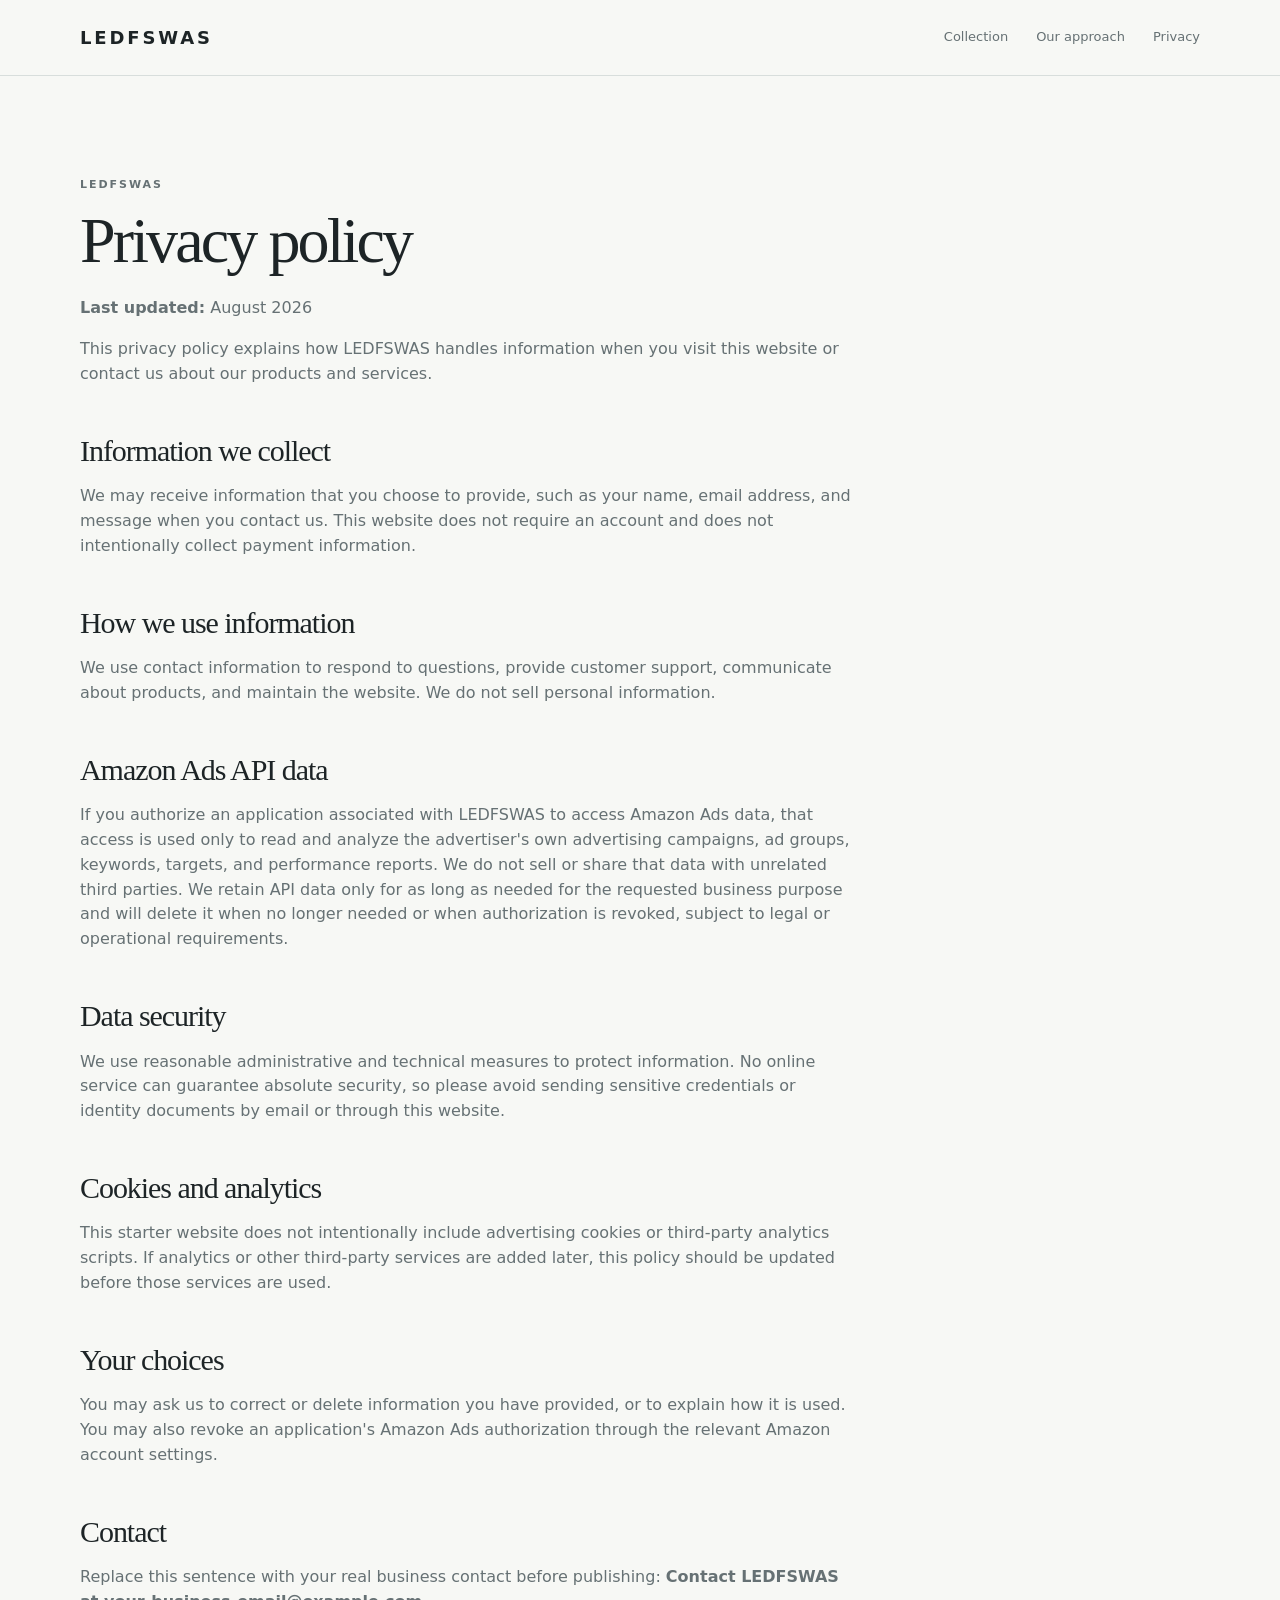
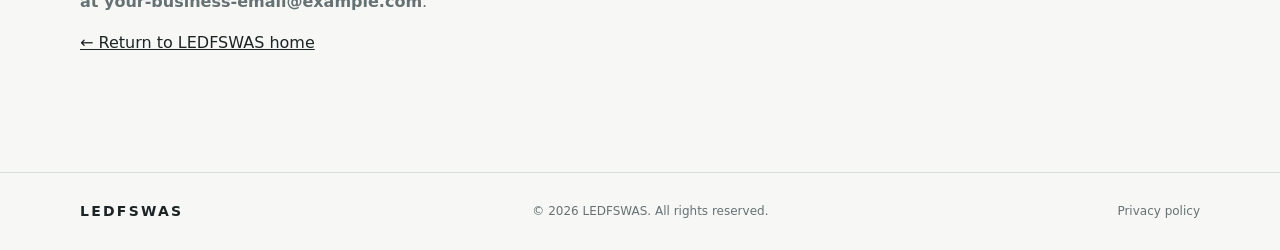
==== privacy.html @ a8508237 "Add files via upload" ====
<!doctype html>
<html lang="en">
<head>
  <meta charset="utf-8">
  <meta name="viewport" content="width=device-width, initial-scale=1">
  <meta name="description" content="LEDFSWAS privacy policy.">
  <title>Privacy policy — LEDFSWAS</title>
  <link rel="stylesheet" href="styles.css">
</head>
<body>
  <header class="site-header">
    <a class="brand" href="index.html" aria-label="LEDFSWAS home">LEDFSWAS</a>
    <nav aria-label="Primary navigation">
      <a href="index.html#collection">Collection</a>
      <a href="index.html#story">Our approach</a>
      <a href="privacy.html">Privacy</a>
    </nav>
  </header>

  <main class="legal-page section-shell">
    <article>
      <p class="eyebrow">LEDFSWAS</p>
      <h1>Privacy policy</h1>
      <p><strong>Last updated:</strong> August 2026</p>
      <p>This privacy policy explains how LEDFSWAS handles information when you visit this website or contact us about our products and services.</p>

      <h2>Information we collect</h2>
      <p>We may receive information that you choose to provide, such as your name, email address, and message when you contact us. This website does not require an account and does not intentionally collect payment information.</p>

      <h2>How we use information</h2>
      <p>We use contact information to respond to questions, provide customer support, communicate about products, and maintain the website. We do not sell personal information.</p>

      <h2>Amazon Ads API data</h2>
      <p>If you authorize an application associated with LEDFSWAS to access Amazon Ads data, that access is used only to read and analyze the advertiser's own advertising campaigns, ad groups, keywords, targets, and performance reports. We do not sell or share that data with unrelated third parties. We retain API data only for as long as needed for the requested business purpose and will delete it when no longer needed or when authorization is revoked, subject to legal or operational requirements.</p>

      <h2>Data security</h2>
      <p>We use reasonable administrative and technical measures to protect information. No online service can guarantee absolute security, so please avoid sending sensitive credentials or identity documents by email or through this website.</p>

      <h2>Cookies and analytics</h2>
      <p>This starter website does not intentionally include advertising cookies or third-party analytics scripts. If analytics or other third-party services are added later, this policy should be updated before those services are used.</p>

      <h2>Your choices</h2>
      <p>You may ask us to correct or delete information you have provided, or to explain how it is used. You may also revoke an application's Amazon Ads authorization through the relevant Amazon account settings.</p>

      <h2>Contact</h2>
      <p>Replace this sentence with your real business contact before publishing: <strong>Contact LEDFSWAS at your-business-email@example.com</strong>.</p>

      <p><a href="index.html">← Return to LEDFSWAS home</a></p>
    </article>
  </main>

  <footer class="site-footer">
    <div class="section-shell footer-inner">
      <span class="brand brand-footer">LEDFSWAS</span>
      <span>© 2026 LEDFSWAS. All rights reserved.</span>
      <a href="privacy.html">Privacy policy</a>
    </div>
  </footer>
</body>
</html>
---- styles.css ----
:root {
  --ink: #1d2426;
  --muted: #667174;
  --line: #d8dedc;
  --paper: #f7f8f5;
  --cream: #eef0e9;
  --gold: #bd8a43;
  --dark: #233035;
  --white: #ffffff;
}

* { box-sizing: border-box; }
html { scroll-behavior: smooth; }
body { margin: 0; color: var(--ink); background: var(--paper); font-family: Inter, ui-sans-serif, system-ui, -apple-system, BlinkMacSystemFont, "Segoe UI", sans-serif; line-height: 1.55; }
a { color: inherit; }
.section-shell { width: min(1120px, calc(100% - 48px)); margin: 0 auto; }
.site-header { height: 76px; padding: 0 max(24px, calc((100% - 1120px) / 2)); display: flex; justify-content: space-between; align-items: center; background: rgba(247, 248, 245, .92); border-bottom: 1px solid var(--line); position: sticky; top: 0; z-index: 5; backdrop-filter: blur(12px); }
.brand { font-size: 18px; letter-spacing: .16em; text-decoration: none; font-weight: 700; }
.site-header nav { display: flex; gap: 28px; font-size: 13px; color: var(--muted); }
.site-header nav a { text-decoration: none; }
.site-header nav a:hover, .text-link:hover, .site-footer a:hover { color: var(--gold); }
.hero { min-height: 650px; padding: 96px 0 110px; display: grid; grid-template-columns: 1fr 1fr; align-items: center; gap: 64px; }
.eyebrow { margin: 0 0 16px; color: var(--gold); font-size: 11px; letter-spacing: .18em; text-transform: uppercase; font-weight: 700; }
h1, h2, h3, p { margin-top: 0; }
h1 { max-width: 600px; margin-bottom: 24px; font-family: Georgia, "Times New Roman", serif; font-size: clamp(44px, 6vw, 76px); line-height: .99; letter-spacing: -.045em; font-weight: 500; }
h2 { margin-bottom: 18px; font-family: Georgia, "Times New Roman", serif; font-size: clamp(34px, 4vw, 52px); line-height: 1.05; font-weight: 500; letter-spacing: -.035em; }
h3 { margin-bottom: 8px; font-size: 20px; font-weight: 600; }
.lede { max-width: 500px; margin-bottom: 34px; color: var(--muted); font-size: 18px; }
.hero-actions { display: flex; align-items: center; gap: 24px; flex-wrap: wrap; }
.button { display: inline-flex; justify-content: center; align-items: center; padding: 13px 20px; border: 1px solid transparent; text-decoration: none; font-size: 13px; font-weight: 700; transition: transform .2s ease, background .2s ease; }
.button:hover { transform: translateY(-2px); }
.button-dark { background: var(--ink); color: var(--white); }
.button-light { background: var(--white); color: var(--ink); }
.text-link { font-size: 13px; text-decoration: none; font-weight: 700; }
.hero-object { min-height: 480px; position: relative; overflow: hidden; background: linear-gradient(140deg, #e9ede7, #c9d0cb 50%, #eef0e9); border-radius: 2px; box-shadow: 18px 22px 0 #e6e9e3; }
.watch-face { position: absolute; width: 192px; height: 192px; left: 50%; top: 50%; transform: translate(-50%, -50%); border: 16px solid #717e7c; border-radius: 50%; background: radial-gradient(circle at 35% 30%, #f5f4ed, #b9c0b9 70%); box-shadow: inset 0 0 0 7px #dfe3dc, 0 18px 28px rgba(29,36,38,.18); display: flex; justify-content: center; align-items: center; gap: 4px; color: #475456; font: 500 27px Georgia, serif; }
.watch-face span:last-child { color: #8b9690; }
.band-link { position: absolute; width: 240px; height: 52px; left: 50%; transform: translateX(-50%); border: 1px solid rgba(60, 70, 69, .28); background: linear-gradient(#d4d9d3, #87938f 45%, #c8cec7); box-shadow: 0 8px 12px rgba(29,36,38,.12); }
.link-one { top: -25px; border-radius: 0 0 30px 30px; }.link-two { top: 23px; border-radius: 0 0 30px 30px; }.link-three { bottom: 23px; border-radius: 30px 30px 0 0; }.link-four { bottom: -25px; border-radius: 30px 30px 0 0; }
.section-block { padding: 110px 0; }
.section-heading { display: grid; grid-template-columns: 1fr 1fr; gap: 80px; align-items: end; margin-bottom: 44px; }.section-heading > p { max-width: 420px; color: var(--muted); }
.product-grid { display: grid; grid-template-columns: repeat(3, 1fr); gap: 18px; }
.product-card { padding: 18px; background: var(--white); border: 1px solid var(--line); }.product-art { height: 260px; display: grid; place-items: center; margin-bottom: 24px; overflow: hidden; }.product-card-silver .product-art { background: #e4e8e3; }.product-card-gold .product-art { background: #eee5d4; }.product-card-dark .product-art { background: #dce3e1; }
.mini-band { width: 90px; height: 220px; border-radius: 44px; transform: rotate(26deg); box-shadow: 0 24px 28px rgba(29,36,38,.18); }.mini-band.silver { background: linear-gradient(90deg, #6a7774, #eef0e9 45%, #798783); }.mini-band.gold { background: linear-gradient(90deg, #9d672b, #f1cc89 45%, #9d672b); }.mini-band.dark { background: linear-gradient(90deg, #1d292d, #73817e 46%, #192327); }
.product-index { margin-bottom: 10px; color: var(--gold); font-size: 11px; letter-spacing: .12em; }.product-card p:last-child { margin-bottom: 0; color: var(--muted); font-size: 14px; }
.story-section { padding: 110px 0; background: var(--cream); }.story-grid { display: grid; grid-template-columns: 1fr 1fr; gap: 80px; }.story-copy > p { max-width: 500px; color: var(--muted); font-size: 17px; }.detail-list { border-top: 1px solid var(--line); margin-top: 34px; }.detail-list > div { display: grid; grid-template-columns: 42px 1fr; column-gap: 14px; padding: 18px 0; border-bottom: 1px solid var(--line); }.detail-list span { color: var(--gold); font-size: 12px; }.detail-list strong { font-size: 15px; }.detail-list p { grid-column: 2; margin: 5px 0 0; color: var(--muted); font-size: 13px; }
.closing { padding: 130px 0; text-align: center; }.closing h2 { max-width: 600px; margin-left: auto; margin-right: auto; }.closing-copy { max-width: 560px; margin: 0 auto 28px; color: var(--muted); }
.site-footer { padding: 28px 0; border-top: 1px solid var(--line); color: var(--muted); font-size: 12px; }.footer-inner { display: flex; justify-content: space-between; align-items: center; gap: 20px; }.brand-footer { color: var(--ink); font-size: 14px; }.site-footer a { text-decoration: none; }
.legal-page { padding: 100px 0; }.legal-page article { max-width: 780px; }.legal-page h1 { font-size: clamp(42px, 5vw, 64px); }.legal-page h2 { margin-top: 48px; font-size: 30px; }.legal-page p, .legal-page li { color: var(--muted); }.legal-page a { color: var(--ink); }
@media (max-width: 760px) { .site-header { height: auto; padding: 18px 24px; gap: 18px; align-items: flex-start; }.site-header nav { gap: 14px; flex-wrap: wrap; justify-content: flex-end; }.hero, .section-heading, .story-grid { grid-template-columns: 1fr; gap: 40px; }.hero { padding: 70px 0 90px; }.hero-object { min-height: 380px; }.product-grid { grid-template-columns: 1fr; }.section-block, .story-section { padding: 80px 0; }.closing { padding: 90px 0; }.footer-inner { flex-direction: column; align-items: flex-start; } }
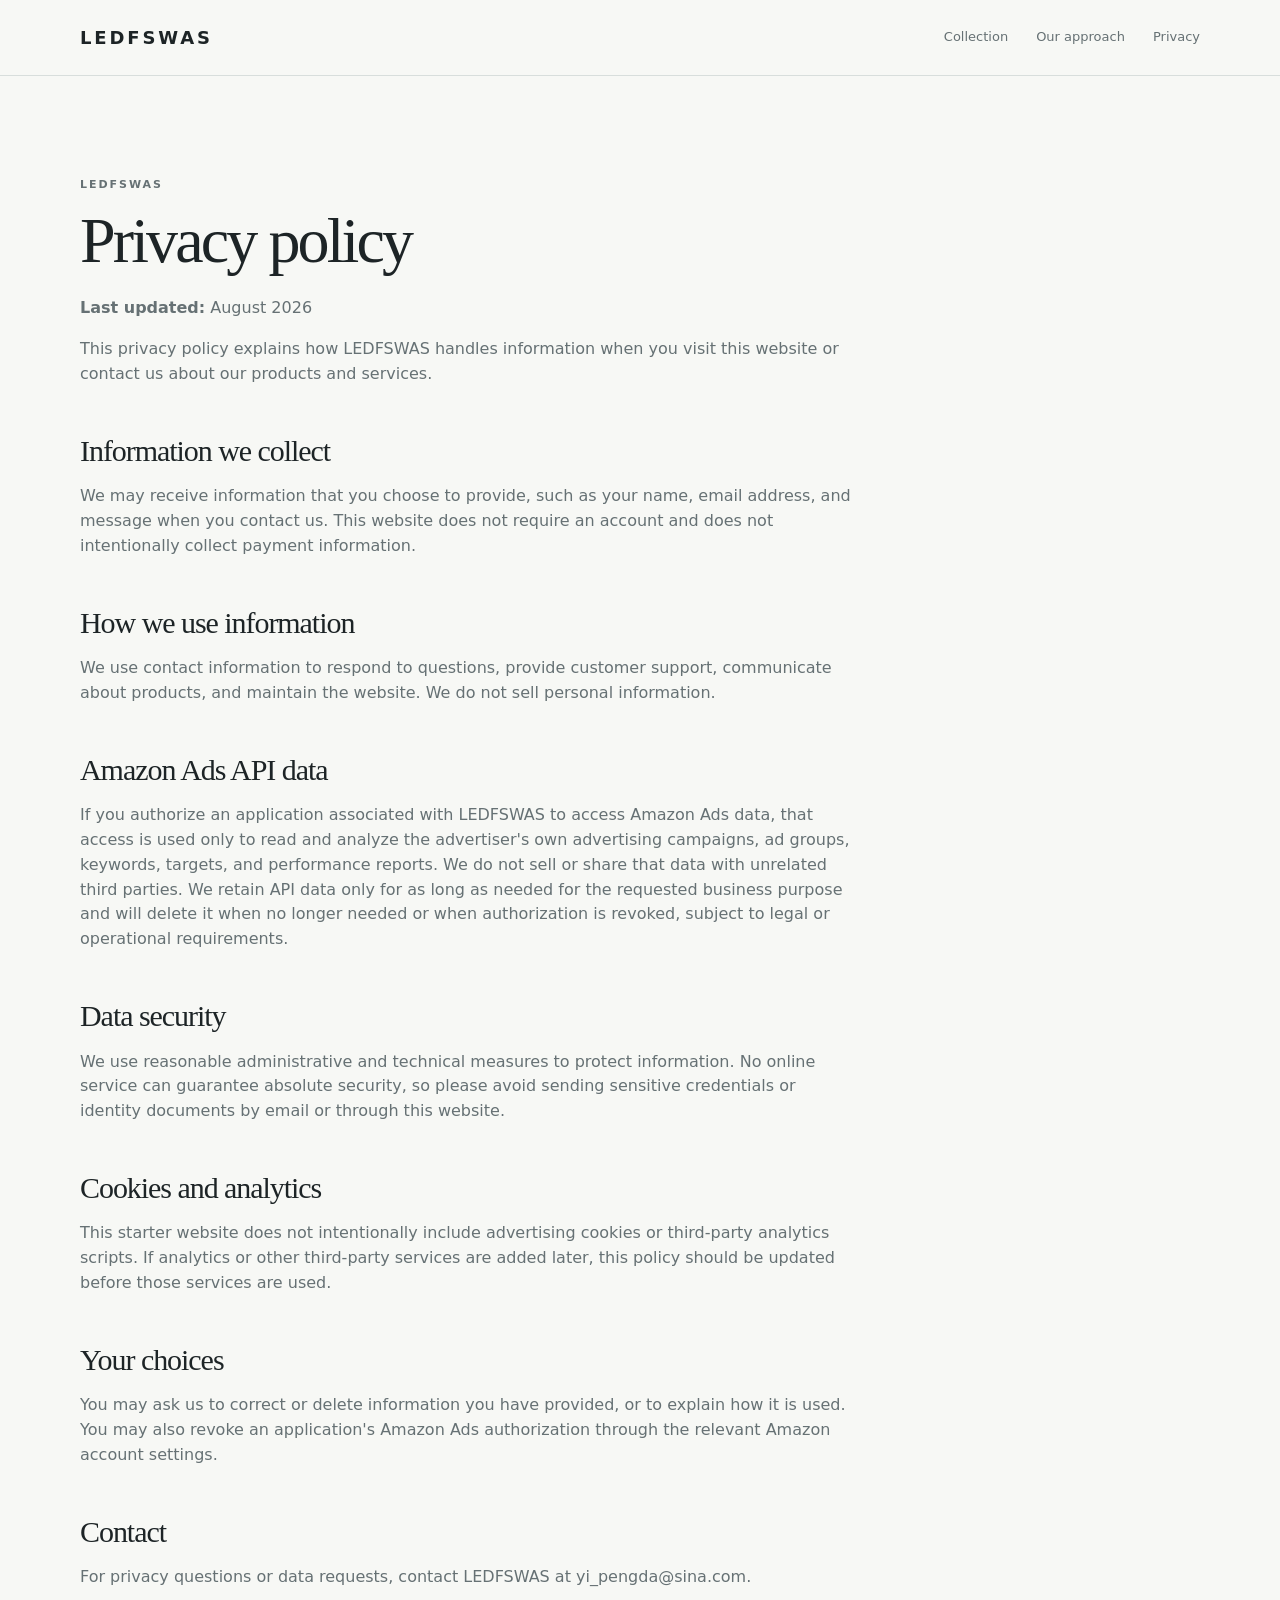
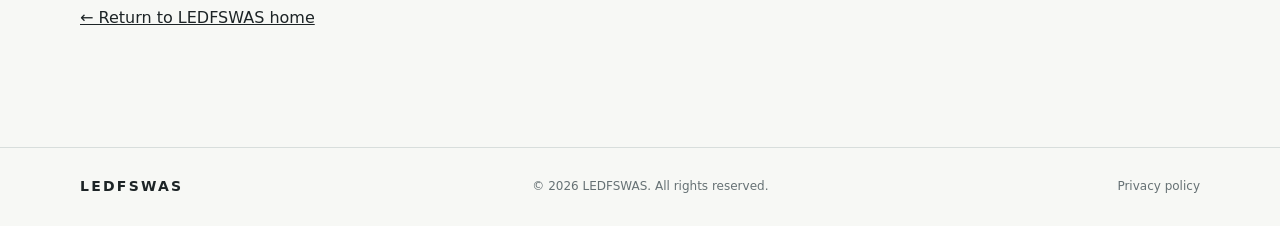
==== commit 08c1c7ad: "Update contact information in privacy.html" ====
--- a/privacy.html
+++ b/privacy.html
@@ -43,7 +43,7 @@
       <p>You may ask us to correct or delete information you have provided, or to explain how it is used. You may also revoke an application's Amazon Ads authorization through the relevant Amazon account settings.</p>
 
       <h2>Contact</h2>
-      <p>Replace this sentence with your real business contact before publishing: <strong>Contact LEDFSWAS at your-business-email@example.com</strong>.</p>
+      <p>For privacy questions or data requests, contact LEDFSWAS at yi_pengda@sina.com.</p>
 
       <p><a href="index.html">← Return to LEDFSWAS home</a></p>
     </article>
